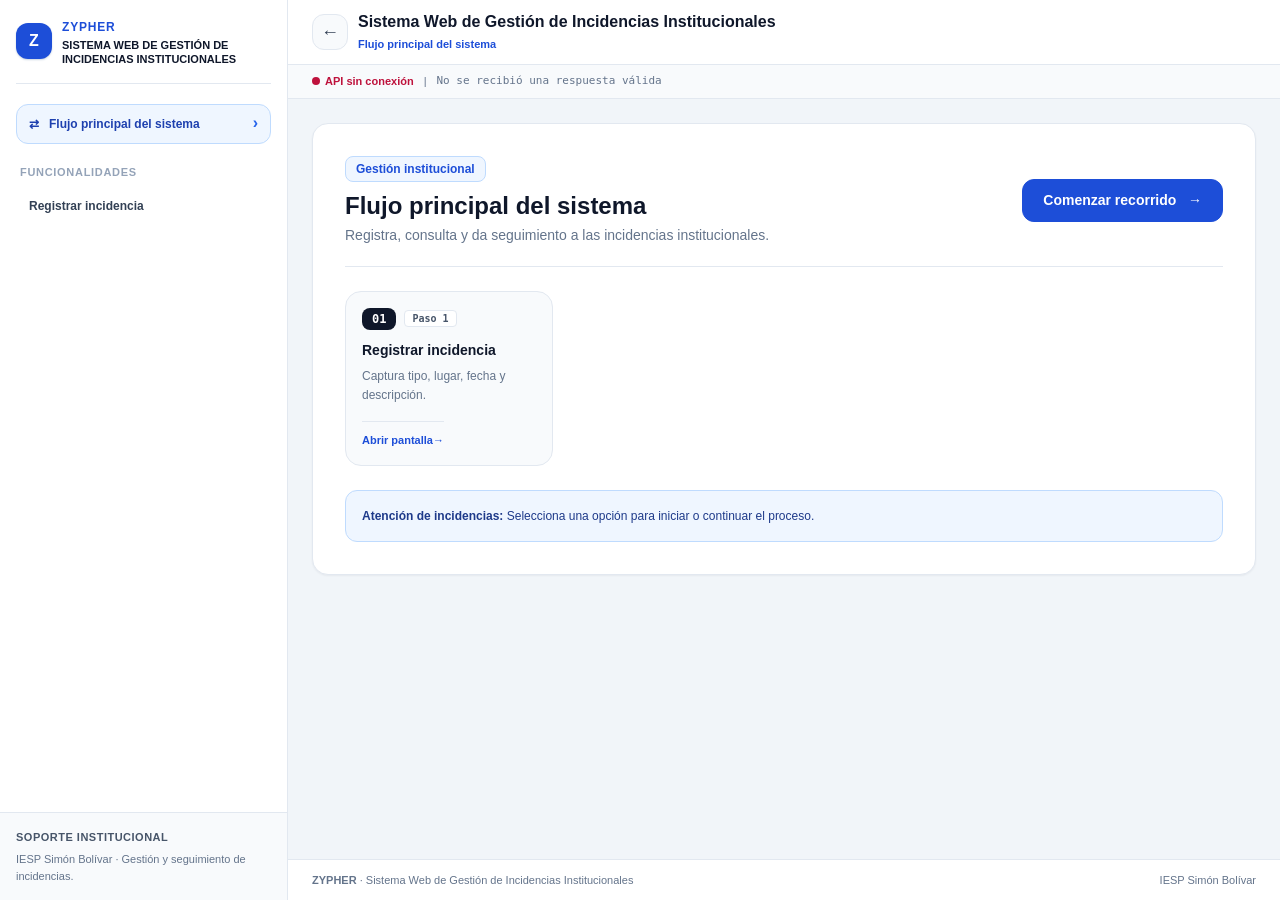
==== index.html @ 2b84e53e "Subida de archivos completos Se sube los archivos en su primera version, mejorando el html solo" ====
<!DOCTYPE html>
<html lang="es">
 <head>
  <meta charset="utf-8"/>
  <meta content="width=device-width, initial-scale=1.0" name="viewport"/>
  <title>
   ZYPHER | Sistema Web de Gestión de Incidencias Institucionales
  </title>
  <link href="estilos.css" rel="stylesheet"/>
  <script defer="" src="app.js">
  </script>
 </head>
 <body>
  <div class="layout">
   <button aria-label="Cerrar menú" class="overlay" id="overlay">
   </button>
   <aside class="sidebar" id="sidebar">
    <div>
     <div class="marca">
      <div class="logo">
       Z
      </div>
      <div>
       <strong>
        ZYPHER
       </strong>
       <p>
        Sistema Web de Gestión de Incidencias Institucionales
       </p>
      </div>
      <button aria-label="Cerrar menú" class="icono movil" id="cerrarMenu">
       ×
      </button>
     </div>
     <nav aria-label="Menú principal">
      <button class="nav inicio activo" data-vista="flujo">
       ⇄   Flujo principal del sistema
      </button>
      <p class="etiqueta-menu">
       FUNCIONALIDADES
      </p>
      <button class="nav" data-vista="registro">
       Registrar incidencia
      </button>
     </nav>
    </div>
    <div class="sidebar-pie">
     <strong>
      Soporte institucional
     </strong>
     <p>
      IESP Simón Bolívar · Gestión y seguimiento de incidencias.
     </p>
    </div>
   </aside>
   <div class="area">
    <header>
     <div class="barra">
      <div class="encabezado">
       <button aria-label="Abrir menú" class="icono movil" id="abrirMenu">
        ☰
       </button>
       <button aria-label="Volver" class="icono" id="atras">
        ←
       </button>
       <div>
        <h1>
         Sistema Web de Gestión de Incidencias Institucionales
        </h1>
        <p class="subtitulo">
         <span id="ruta">
          Flujo principal del sistema
         </span>
        </p>
       </div>
      </div>
     </div>
    </header>
    <div class="barra-api">
     <div class="api-interior">
      <span class="neutro" id="conexion" role="status">
       Comprobando API
      </span>
      <span>
       |
      </span>
      <span id="ultimaApi">
       Esperando respuesta del servidor
      </span>
     </div>
    </div>
    <main>
     <section class="panel" id="flujo">
      <div class="cabecera-panel cabecera-flujo">
       <div>
        <span class="sello">
         Gestión institucional
        </span>
        <h2>
         Flujo principal del sistema
        </h2>
        <p>
         Registra, consulta y da seguimiento a las incidencias institucionales.
        </p>
       </div>
       <button class="boton" data-vista="registro">
        Comenzar recorrido   →
       </button>
      </div>
      <div class="tarjetas">
       <button class="tarjeta" data-vista="registro">
        <div class="tarjeta-cabecera">
         <span class="numero">
          01
         </span>
         <span class="paso">
          Paso 1
         </span>
        </div>
        <h3>
         Registrar incidencia
        </h3>
        <p>
         Captura tipo, lugar, fecha y descripción.
        </p>
        <span class="abrir">
         Abrir pantalla
         <span>
          →
         </span>
        </span>
       </button>
      </div>
      <p class="nota">
       <strong>
        Atención de incidencias:
       </strong>
       Selecciona una opción para iniciar o continuar el proceso.
      </p>
     </section>
     <section class="panel panel-form" hidden="" id="registro">
      <div class="cabecera-panel">
       <h2>
        Registrar incidencia
       </h2>
       <p>
        Complete los datos para registrar una nueva incidencia institucional.
       </p>
      </div>
      <form id="formRegistro">
       <div class="campos">
        <label>
         Tipo de problema
         <span>
          *
         </span>
         <select name="tipo" required="">
          <option value="">
           Seleccione un tipo
          </option>
          <option>
           Equipos
          </option>
          <option>
           Redes y conectividad
          </option>
          <option>
           Software institucional
          </option>
          <option>
           Infraestructura
          </option>
          <option>
           Otros
          </option>
         </select>
        </label>
        <label>
         Fecha
         <span>
          *
         </span>
         <input name="fecha" required="" type="date"/>
        </label>
       </div>
       <label>
        Lugar
        <span>
         *
        </span>
        <input maxlength="100" name="lugar" placeholder="Ej. Laboratorio 2, aula 101" required=""/>
       </label>
       <label>
        Descripción
        <span>
         *
        </span>
        <textarea maxlength="500" name="descripcion" placeholder="Describa el problema con el mayor detalle posible..." required="" rows="4"></textarea>
       </label>
       <div class="acciones">
        <button class="boton secundario" data-vista="flujo" type="button">
         Cancelar
        </button>
        <button class="boton" type="submit">
         Registrar incidencia
        </button>
       </div>
      </form>
      <p class="mensaje" id="mensajeRegistro" role="status">
      </p>
     </section>
     <section class="panel panel-form confirmacion" hidden="" id="confirmacion">
      <div class="check">
       ✓
      </div>
      <h2 id="tituloConfirmacion">
       Incidencia registrada
      </h2>
      <p id="textoConfirmacion">
      </p>
      <div class="acciones">
       <button class="boton secundario" data-vista="flujo">
        Volver al inicio
       </button>
       <button class="boton" data-vista="registro">
        Registrar otra incidencia
       </button>
      </div>
     </section>
    </main>
    <footer>
     <div class="footer-interior">
      <span>
       <strong>
        ZYPHER
       </strong>
       · Sistema Web de Gestión de Incidencias Institucionales
      </span>
      <span>
       IESP Simón Bolívar
      </span>
     </div>
    </footer>
   </div>
  </div>
 </body>
</html>
---- estilos.css ----
* { box-sizing: border-box; }
[hidden] { display: none !important; }
body { margin: 0; background: #f1f5f9; color: #0f172a; font: 14px/1.5 Arial, Helvetica, sans-serif; }
button, input, select, textarea { font: inherit; }
button { cursor: pointer; }
button:disabled { opacity: .55; cursor: not-allowed; }
button, a, input, select, textarea { outline-offset: 3px; }
button:focus-visible, a:focus-visible, input:focus, select:focus, textarea:focus { outline: 2px solid #3b82f6; }
.layout { display: flex; min-height: 100vh; }
.sidebar { width: 288px; flex: 0 0 288px; background: white; border-right: 1px solid #e2e8f0; display: flex; flex-direction: column; justify-content: space-between; padding: 16px; position: sticky; top: 0; height: 100vh; overflow-y: auto; }
.marca { display: flex; align-items: center; gap: 10px; border-bottom: 1px solid #e2e8f0; padding-bottom: 16px; margin-bottom: 20px; }
.logo { width: 36px; height: 36px; flex: 0 0 36px; border-radius: 12px; background: #1d4ed8; color: white; display: grid; place-items: center; font-size: 16px; font-weight: 800; box-shadow: 0 1px 2px #cbd5e1; }
.marca strong { color: #1d4ed8; font-size: 12px; letter-spacing: .8px; }
.marca p { font-size: 11px; line-height: 1.25; text-transform: uppercase; font-weight: 700; margin: 2px 0 0; }
.etiqueta-menu { color: #94a3b8; font-size: 11px; font-weight: 700; letter-spacing: .7px; margin: 20px 4px 7px; }
.nav { display: block; width: 100%; border: 1px solid transparent; background: white; color: #334155; font-size: 12px; font-weight: 600; text-align: left; padding: 9px 12px; border-radius: 12px; margin: 3px 0; }
.nav:hover { background: #f1f5f9; }
.nav.activo { background: #eff6ff; border-color: #bfdbfe; color: #1e40af; }
.nav.inicio { padding: 10px 12px; }
.nav.inicio::after { content: '›'; float: right; color: #2563eb; font-size: 16px; line-height: 1; }
.nav-separador { border-top: 1px solid #f1f5f9; margin: 10px 0; }
.sidebar-pie { border-top: 1px solid #e2e8f0; margin: 18px -16px -16px; padding: 16px; background: #f8fafc; font-size: 11px; color: #64748b; }
.sidebar-pie strong { color: #475569; text-transform: uppercase; letter-spacing: .5px; }
.sidebar-pie p { margin: 6px 0 0; }
.area { flex: 1; min-width: 0; display: flex; flex-direction: column; }
header { background: white; border-bottom: 1px solid #e2e8f0; padding: 12px 24px; position: sticky; top: 0; z-index: 2; }
.barra { max-width: 1152px; margin: auto; display: flex; align-items: center; justify-content: space-between; gap: 12px; flex-wrap: wrap; }
.encabezado { display: flex; align-items: center; gap: 10px; min-width: 0; }
h1 { margin: 0; font-size: 16px; line-height: 1.3; font-weight: 700; }
.subtitulo { margin: 3px 0 0; color: #64748b; font-size: 11px; }
#ruta { color: #1d4ed8; font-weight: 600; }
.icono { width: 36px; height: 36px; flex: 0 0 36px; border: 1px solid #e2e8f0; border-radius: 12px; background: #f8fafc; color: #334155; font-size: 18px; }
.icono:hover { background: #e2e8f0; }
.movil { display: none; }
.busqueda-global { display: flex; align-items: center; gap: 6px; }
.busqueda-global input { width: 208px; margin: 0; font-size: 12px; background: #f8fafc; padding: 8px 12px; }
.busqueda-global button { background: #1e293b; padding: 8px 14px; font-size: 12px; }
.barra-api { background: #f8fafc; border-bottom: 1px solid #e2e8f0; padding: 8px 24px; color: #64748b; font-size: 11px; }
.api-interior { max-width: 1152px; margin: auto; display: flex; align-items: center; gap: 10px; flex-wrap: wrap; }
#conexion { font-weight: 700; }
#conexion::before { content: ''; display: inline-block; width: 8px; height: 8px; border-radius: 50%; background: currentColor; margin-right: 5px; }
#ultimaApi { font-family: monospace; overflow-wrap: anywhere; }
main { flex: 1; width: 100%; max-width: 1152px; margin: 0 auto; padding: 24px; }
.panel { background: white; border: 1px solid #e2e8f0; border-radius: 16px; padding: 32px; box-shadow: 0 1px 2px #0f172a0d; }
.panel-form { max-width: 768px; margin: 0 auto; }
.cabecera-panel { border-bottom: 1px solid #e2e8f0; padding-bottom: 16px; margin-bottom: 24px; }
.cabecera-flujo { display: flex; justify-content: space-between; align-items: center; gap: 16px; padding-bottom: 20px; }
.sello { display: inline-block; border: 1px solid #bfdbfe; background: #eff6ff; color: #1d4ed8; padding: 3px 10px; border-radius: 8px; font-size: 12px; font-weight: 600; margin-bottom: 8px; }
h2 { margin: 0; font-size: 20px; line-height: 1.3; }
#flujo h2 { font-size: 24px; }
h3 { margin: 0 0 6px; font-size: 14px; }
.cabecera-panel p { margin: 4px 0 0; color: #64748b; font-size: 14px; }
.tarjetas { display: grid; grid-template-columns: repeat(4, minmax(0, 1fr)); gap: 16px; }
.tarjeta { background: #f8fafc; border: 1px solid #e2e8f0; border-radius: 16px; padding: 16px; color: #0f172a; text-align: left; display: flex; flex-direction: column; min-height: 168px; }
.tarjeta:hover { background: white; border-color: #60a5fa; box-shadow: 0 4px 9px #0f172a12; }
.tarjeta:hover h3 { color: #1d4ed8; }
.tarjeta-cabecera { display: flex; justify-content: space-between; align-items: center; gap: 8px; margin-bottom: 10px; }
.numero { background: #0f172a; color: white; font: bold 12px monospace; padding: 4px 10px; border-radius: 8px; }
.tarjeta:hover .numero { background: #1d4ed8; }
.paso { border: 1px solid #e2e8f0; background: white; border-radius: 4px; padding: 2px 7px; color: #475569; font: bold 10px monospace; }
.tarjeta p { color: #64748b; font-size: 12px; margin: 0 0 16px; line-height: 1.6; }
.abrir { display: flex; justify-content: space-between; margin-top: auto; padding-top: 10px; border-top: 1px solid #e2e8f0; color: #1d4ed8; font-size: 11px; font-weight: 700; }
.nota { margin: 24px 0 0; padding: 16px; border: 1px solid #bfdbfe; background: #eff6ff; color: #1e3a8a; border-radius: 12px; font-size: 12px; }
label { display: block; font-size: 12px; color: #334155; font-weight: 600; margin-bottom: 16px; }
label span { color: #e11d48; }
input, select, textarea { display: block; width: 100%; border: 1px solid #cbd5e1; border-radius: 12px; padding: 10px 12px; color: #0f172a; background: white; margin-top: 6px; font-size: 14px; }
textarea { resize: vertical; }
.campos { display: grid; grid-template-columns: 1fr 1fr; gap: 16px; }
.boton { border: 1px solid #1d4ed8; border-radius: 12px; background: #1d4ed8; color: white; padding: 10px 20px; font-size: 14px; font-weight: 600; }
.boton:hover { background: #2563eb; }
.secundario { border-color: #cbd5e1; color: #334155; background: white; }
.secundario:hover { background: #f1f5f9; }
.acciones { display: flex; justify-content: flex-end; align-items: center; gap: 8px; flex-wrap: wrap; margin-top: 8px; }
.mensaje { margin: 12px 0 0; font-size: 13px; overflow-wrap: anywhere; }
.mensaje:empty { display: none; }
.correcto { color: #047857; }
.error { color: #be123c; }
.neutro { color: #64748b; }
.confirmacion { text-align: center; padding: 32px; }
.confirmacion .acciones { justify-content: center; }
.check { background: #dcfce7; color: #15803d; width: 52px; height: 52px; border-radius: 50%; font-size: 27px; display: grid; place-items: center; margin: 0 auto 15px; }
.tabla-contenedor { overflow-x: auto; }
table { width: 100%; border-collapse: collapse; font-size: 12px; }
th, td { padding: 12px; text-align: left; border-bottom: 1px solid #e2e8f0; overflow-wrap: anywhere; }
th { color: #475569; background: #f8fafc; white-space: nowrap; }
td:first-child { color: #1d4ed8; font-weight: 600; white-space: nowrap; }
.boton-tabla { font-size: 12px; padding: 7px 10px; white-space: nowrap; }
.estado { display: inline-block; font-weight: 600; font-size: 11px; border-radius: 20px; padding: 3px 8px; white-space: nowrap; background: #e2e8f0; color: #334155; }
.pendiente { background: #fef3c7; color: #92400e; }
.atencion { background: #dbeafe; color: #1d4ed8; }
.resuelta { background: #dcfce7; color: #166534; }
.filtros { display: grid; grid-template-columns: 2fr 1fr auto auto; gap: 10px; align-items: end; margin-bottom: 14px; }
.filtros label { margin: 0; }
.detalle-datos { display: grid; grid-template-columns: 130px 1fr; gap: 10px; padding: 16px; background: #f8fafc; border: 1px solid #e2e8f0; border-radius: 12px; margin: 0 0 20px; font-size: 13px; }
dt { font-weight: 600; color: #475569; } dd { margin: 0; overflow-wrap: anywhere; white-space: pre-wrap; }
.operacion { border-top: 1px solid #e2e8f0; padding-top: 18px; margin-top: 18px; }
footer { background: white; border-top: 1px solid #e2e8f0; padding: 12px 24px; color: #64748b; font-size: 11px; }
.footer-interior { max-width: 1152px; margin: auto; display: flex; justify-content: space-between; gap: 12px; flex-wrap: wrap; }
.overlay { display: none; }
@media (max-width: 1023px) { .tarjetas { grid-template-columns: repeat(2, minmax(0, 1fr)); } }
@media (max-width: 1023px) { .sidebar { position: fixed; left: 0; top: 0; z-index: 5; transform: translateX(-100%); transition: transform .25s; } .sidebar.abierta { transform: translateX(0); } .movil { display: inline-block; } .overlay.activa { display: block; position: fixed; inset: 0; background: #0f172a80; z-index: 4; border: 0; } }
@media (max-width: 600px) { header, .barra-api, footer { padding: 12px 16px; } main { padding: 16px; } .panel { padding: 20px; } .cabecera-flujo { flex-direction: column; align-items: stretch; } .tarjetas, .campos, .filtros { grid-template-columns: 1fr; } .busqueda-global { width: 100%; } .busqueda-global input { width: 100%; min-width: 0; } h1 { font-size: 14px; } .detalle-datos { grid-template-columns: 95px 1fr; } table { min-width: 620px; } }
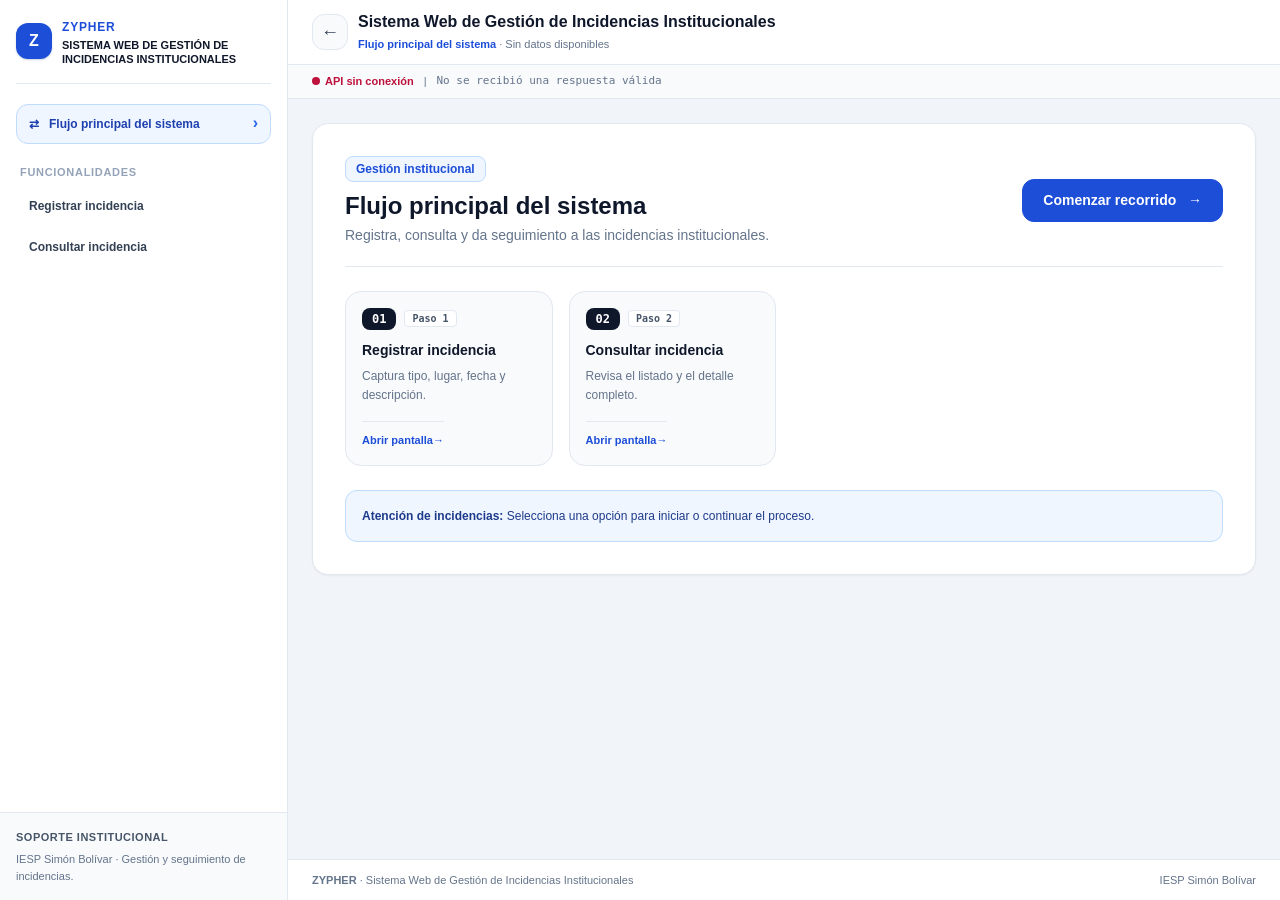
==== commit c546b924: "Registro y consultas Se actualiza con funciones de registros y consultas" ====
--- a/index.html
+++ b/index.html
@@ -42,6 +42,9 @@
       <button class="nav" data-vista="registro">
        Registrar incidencia
       </button>
+      <button class="nav" data-vista="consulta">
+       Consultar incidencia
+      </button>
      </nav>
     </div>
     <div class="sidebar-pie">
@@ -71,6 +74,12 @@
          <span id="ruta">
           Flujo principal del sistema
          </span>
+         <span>
+          ·
+         </span>
+         <span id="contador">
+          Consultando incidencias…
+         </span>
         </p>
        </div>
       </div>
@@ -122,6 +131,28 @@
         </h3>
         <p>
          Captura tipo, lugar, fecha y descripción.
+        </p>
+        <span class="abrir">
+         Abrir pantalla
+         <span>
+          →
+         </span>
+        </span>
+       </button>
+       <button class="tarjeta" data-vista="consulta">
+        <div class="tarjeta-cabecera">
+         <span class="numero">
+          02
+         </span>
+         <span class="paso">
+          Paso 2
+         </span>
+        </div>
+        <h3>
+         Consultar incidencia
+        </h3>
+        <p>
+         Revisa el listado y el detalle completo.
         </p>
         <span class="abrir">
          Abrir pantalla
@@ -222,8 +253,102 @@
        <button class="boton secundario" data-vista="flujo">
         Volver al inicio
        </button>
-       <button class="boton" data-vista="registro">
-        Registrar otra incidencia
+       <button class="boton" data-vista="consulta">
+        Consultar incidencia
+       </button>
+      </div>
+     </section>
+     <section class="panel" hidden="" id="consulta">
+      <div class="cabecera-panel cabecera-flujo">
+       <div>
+        <h2 id="tituloLista">
+         Consultar incidencia
+        </h2>
+        <p id="descripcionLista">
+         Revisa el listado y selecciona una incidencia.
+        </p>
+       </div>
+       <button class="boton secundario" id="recargar">
+        Actualizar lista
+       </button>
+      </div>
+      <p class="mensaje" id="mensajeLista" role="status">
+      </p>
+      <div class="tabla-contenedor">
+       <table>
+        <thead>
+         <tr>
+          <th>
+           Código
+          </th>
+          <th>
+           Tipo
+          </th>
+          <th>
+           Lugar
+          </th>
+          <th>
+           Estado
+          </th>
+          <th>
+           Responsable
+          </th>
+          <th>
+           Acción
+          </th>
+         </tr>
+        </thead>
+        <tbody id="filas">
+        </tbody>
+       </table>
+      </div>
+     </section>
+     <section class="panel panel-form" hidden="" id="detalle">
+      <div class="cabecera-panel">
+       <h2 id="tituloDetalle">
+        Detalle de incidencia
+       </h2>
+       <p id="descripcionDetalle">
+        Información registrada.
+       </p>
+      </div>
+      <dl class="detalle-datos">
+       <dt>
+        Tipo
+       </dt>
+       <dd id="detalleTipo">
+       </dd>
+       <dt>
+        Lugar
+       </dt>
+       <dd id="detalleLugar">
+       </dd>
+       <dt>
+        Fecha
+       </dt>
+       <dd id="detalleFecha">
+       </dd>
+       <dt>
+        Descripción
+       </dt>
+       <dd id="detalleDescripcion">
+       </dd>
+       <dt>
+        Estado
+       </dt>
+       <dd id="detalleEstado">
+       </dd>
+       <dt>
+        Responsable
+       </dt>
+       <dd id="detalleResponsable">
+       </dd>
+      </dl>
+      <p class="mensaje" id="mensajeDetalle" role="status">
+      </p>
+      <div class="acciones">
+       <button class="boton secundario" id="volverLista">
+        Volver al listado
        </button>
       </div>
      </section>
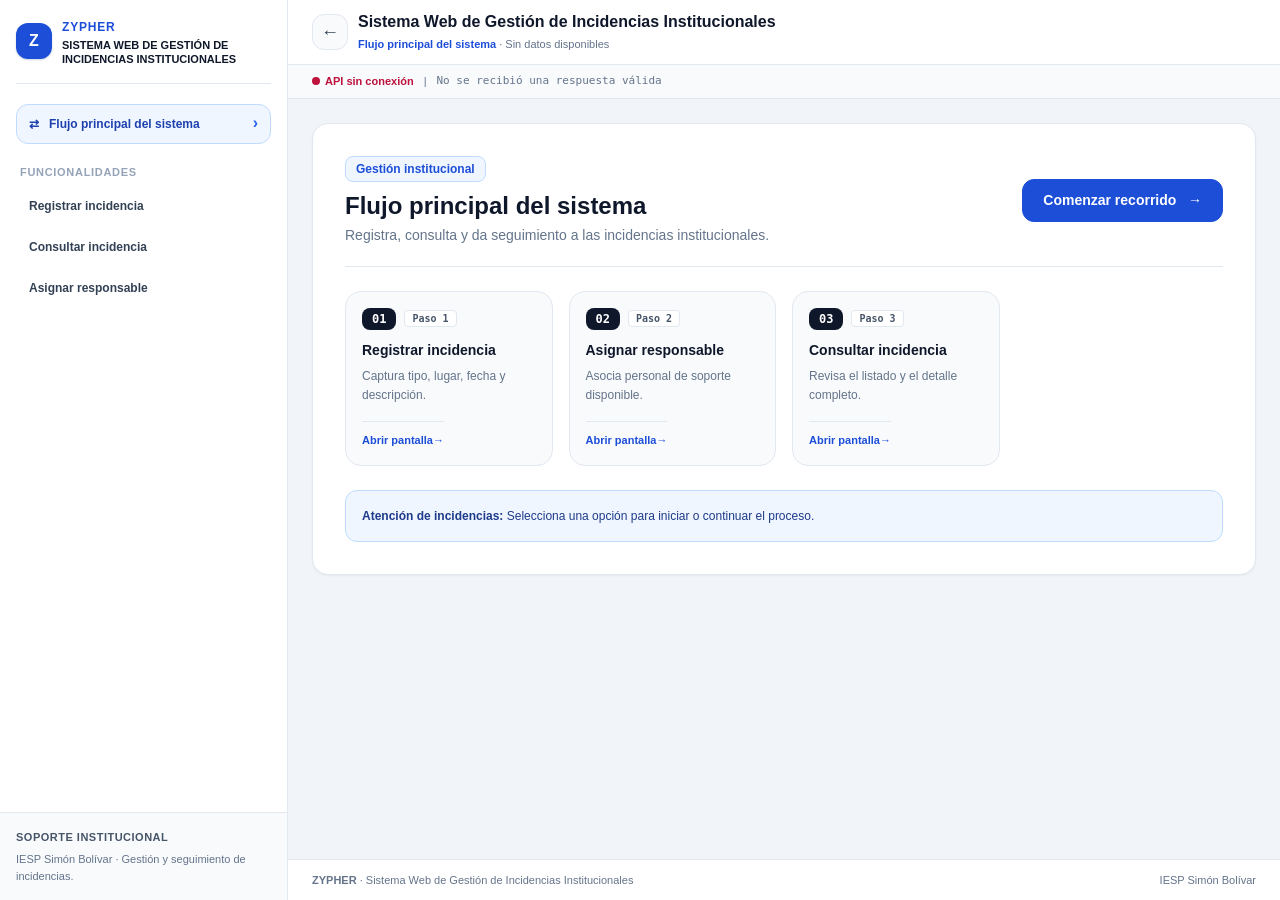
==== commit 18aebf76: "Asignaciones Se agrego las asignaciones" ====
--- a/index.html
+++ b/index.html
@@ -45,6 +45,9 @@
       <button class="nav" data-vista="consulta">
        Consultar incidencia
       </button>
+      <button class="nav" data-vista="asignar">
+       Asignar responsable
+      </button>
      </nav>
     </div>
     <div class="sidebar-pie">
@@ -139,13 +142,35 @@
          </span>
         </span>
        </button>
+       <button class="tarjeta" data-vista="asignar">
+        <div class="tarjeta-cabecera">
+         <span class="numero">
+          02
+         </span>
+         <span class="paso">
+          Paso 2
+         </span>
+        </div>
+        <h3>
+         Asignar responsable
+        </h3>
+        <p>
+         Asocia personal de soporte disponible.
+        </p>
+        <span class="abrir">
+         Abrir pantalla
+         <span>
+          →
+         </span>
+        </span>
+       </button>
        <button class="tarjeta" data-vista="consulta">
         <div class="tarjeta-cabecera">
          <span class="numero">
-          02
+          03
          </span>
          <span class="paso">
-          Paso 2
+          Paso 3
          </span>
         </div>
         <h3>
@@ -344,6 +369,24 @@
        <dd id="detalleResponsable">
        </dd>
       </dl>
+      <form class="operacion" hidden="" id="formAsignar">
+       <h3>
+        Asignar responsable
+       </h3>
+       <label>
+        Personal de soporte
+        <select id="responsable" required="">
+         <option value="">
+          Seleccione un responsable
+         </option>
+        </select>
+       </label>
+       <div class="acciones">
+        <button class="boton" type="submit">
+         Guardar asignación
+        </button>
+       </div>
+      </form>
       <p class="mensaje" id="mensajeDetalle" role="status">
       </p>
       <div class="acciones">
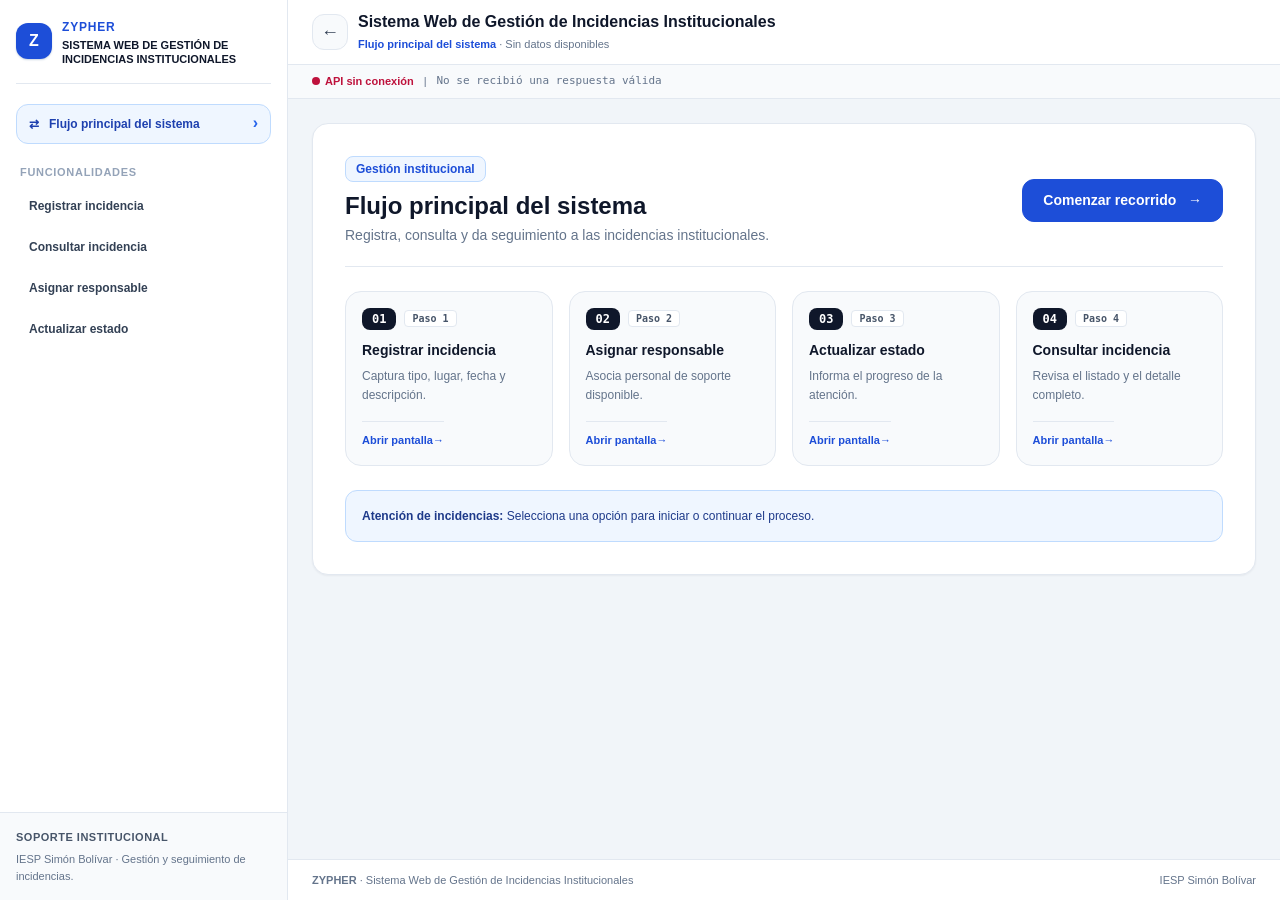
==== commit 065ae371: "Estados" ====
--- a/index.html
+++ b/index.html
@@ -48,6 +48,9 @@
       <button class="nav" data-vista="asignar">
        Asignar responsable
       </button>
+      <button class="nav" data-vista="estado">
+       Actualizar estado
+      </button>
      </nav>
     </div>
     <div class="sidebar-pie">
@@ -164,13 +167,35 @@
          </span>
         </span>
        </button>
+       <button class="tarjeta" data-vista="estado">
+        <div class="tarjeta-cabecera">
+         <span class="numero">
+          03
+         </span>
+         <span class="paso">
+          Paso 3
+         </span>
+        </div>
+        <h3>
+         Actualizar estado
+        </h3>
+        <p>
+         Informa el progreso de la atención.
+        </p>
+        <span class="abrir">
+         Abrir pantalla
+         <span>
+          →
+         </span>
+        </span>
+       </button>
        <button class="tarjeta" data-vista="consulta">
         <div class="tarjeta-cabecera">
          <span class="numero">
-          03
+          04
          </span>
          <span class="paso">
-          Paso 3
+          Paso 4
          </span>
         </div>
         <h3>
@@ -384,6 +409,30 @@
        <div class="acciones">
         <button class="boton" type="submit">
          Guardar asignación
+        </button>
+       </div>
+      </form>
+      <form class="operacion" hidden="" id="formEstado">
+       <h3>
+        Actualizar estado
+       </h3>
+       <label>
+        Nuevo estado
+        <select id="estado" required="">
+         <option>
+          Pendiente
+         </option>
+         <option>
+          En atención
+         </option>
+         <option>
+          Resuelta
+         </option>
+        </select>
+       </label>
+       <div class="acciones">
+        <button class="boton" type="submit">
+         Guardar estado
         </button>
        </div>
       </form>
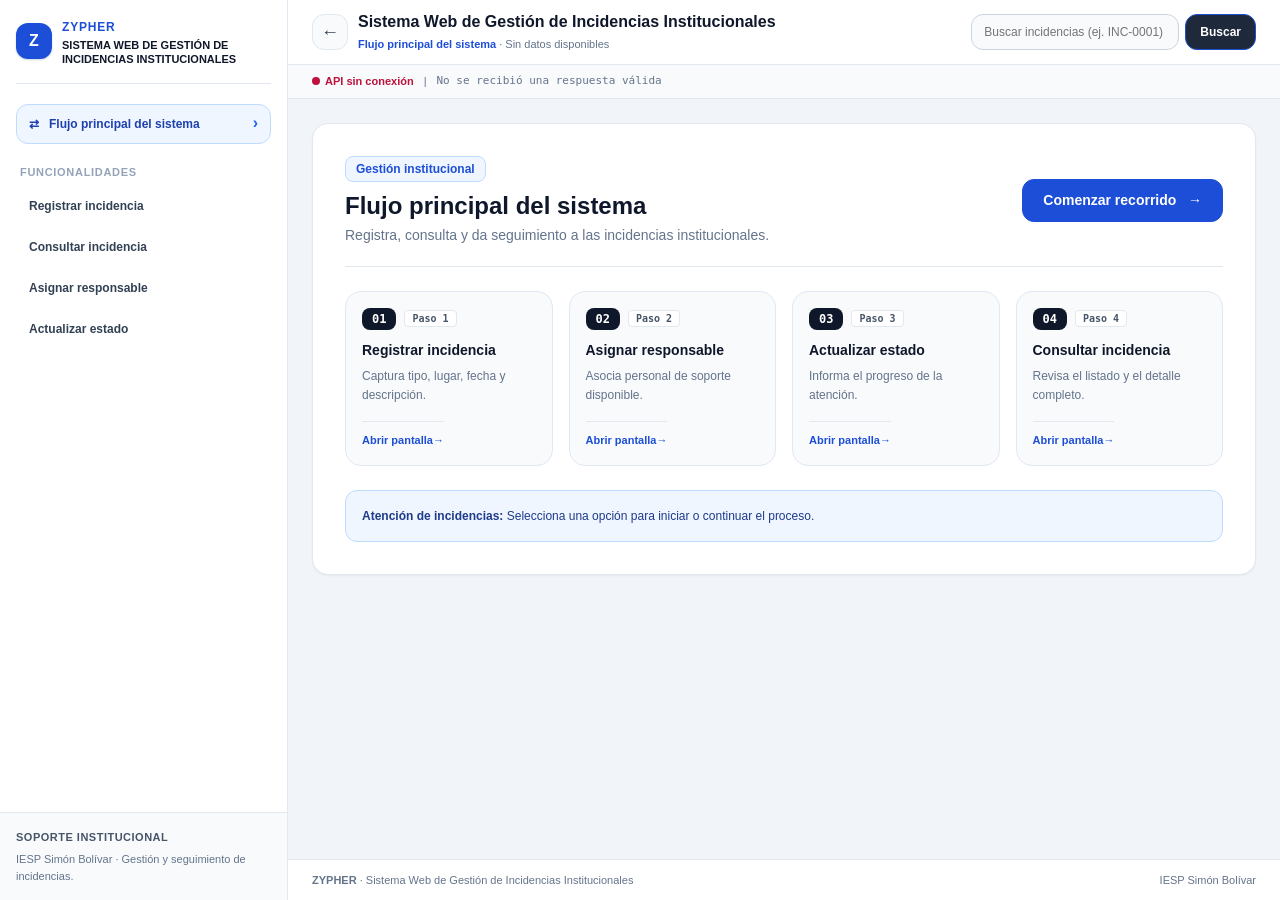
==== commit a9446cfb: "Add files via upload" ====
--- a/index.html
+++ b/index.html
@@ -89,6 +89,12 @@
         </p>
        </div>
       </div>
+      <form class="busqueda-global" id="busquedaGlobal">
+       <input aria-label="Buscar incidencias" id="buscarGlobal" placeholder="Buscar incidencias (ej. INC-0001)"/>
+       <button class="boton" type="submit">
+        Buscar
+       </button>
+      </form>
      </div>
     </header>
     <div class="barra-api">
@@ -322,6 +328,38 @@
         Actualizar lista
        </button>
       </div>
+      <form class="filtros" id="formBuscar">
+       <label>
+        Buscar
+        <input id="buscar" maxlength="100" placeholder="Código, tipo, lugar o descripción"/>
+       </label>
+       <label>
+        Estado
+        <select id="filtroEstado">
+         <option value="">
+          Todos
+         </option>
+         <option>
+          Pendiente
+         </option>
+         <option>
+          En atención
+         </option>
+         <option>
+          Resuelta
+         </option>
+         <option>
+          Cerrada
+         </option>
+        </select>
+       </label>
+       <button class="boton" type="submit">
+        Buscar
+       </button>
+       <button class="boton secundario" id="limpiar" type="button">
+        Limpiar
+       </button>
+      </form>
       <p class="mensaje" id="mensajeLista" role="status">
       </p>
       <div class="tabla-contenedor">
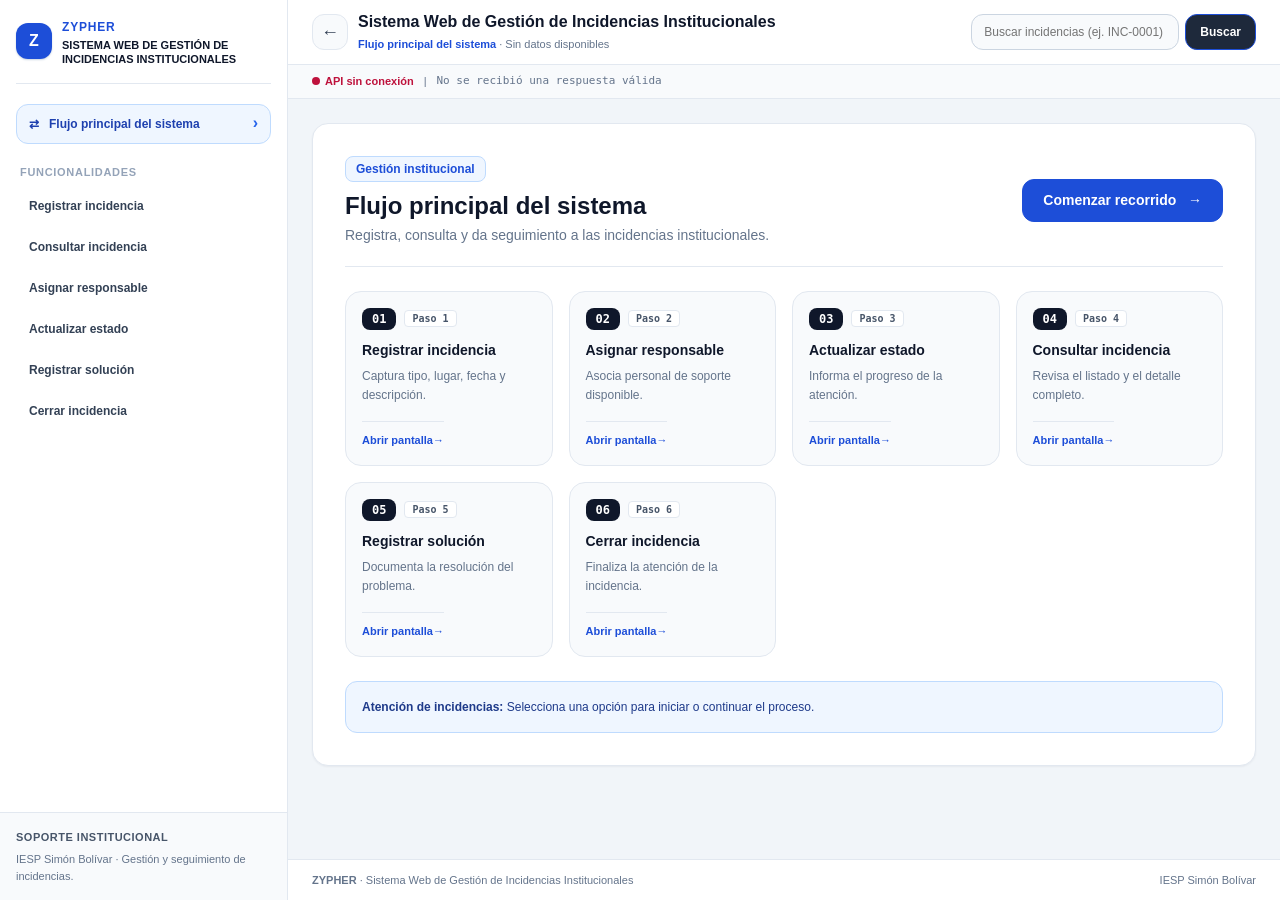
==== commit 6656941b: "Actualizacion de resolución" ====
--- a/index.html
+++ b/index.html
@@ -51,6 +51,12 @@
       <button class="nav" data-vista="estado">
        Actualizar estado
       </button>
+      <button class="nav" data-vista="solucion">
+       Registrar solución
+      </button>
+      <button class="nav" data-vista="cerrar">
+       Cerrar incidencia
+      </button>
      </nav>
     </div>
     <div class="sidebar-pie">
@@ -209,6 +215,50 @@
         </h3>
         <p>
          Revisa el listado y el detalle completo.
+        </p>
+        <span class="abrir">
+         Abrir pantalla
+         <span>
+          →
+         </span>
+        </span>
+       </button>
+       <button class="tarjeta" data-vista="solucion">
+        <div class="tarjeta-cabecera">
+         <span class="numero">
+          05
+         </span>
+         <span class="paso">
+          Paso 5
+         </span>
+        </div>
+        <h3>
+         Registrar solución
+        </h3>
+        <p>
+         Documenta la resolución del problema.
+        </p>
+        <span class="abrir">
+         Abrir pantalla
+         <span>
+          →
+         </span>
+        </span>
+       </button>
+       <button class="tarjeta" data-vista="cerrar">
+        <div class="tarjeta-cabecera">
+         <span class="numero">
+          06
+         </span>
+         <span class="paso">
+          Paso 6
+         </span>
+        </div>
+        <h3>
+         Cerrar incidencia
+        </h3>
+        <p>
+         Finaliza la atención de la incidencia.
         </p>
         <span class="abrir">
          Abrir pantalla
@@ -431,6 +481,11 @@
        </dt>
        <dd id="detalleResponsable">
        </dd>
+       <dt>
+        Solución
+       </dt>
+       <dd id="detalleSolucion">
+       </dd>
       </dl>
       <form class="operacion" hidden="" id="formAsignar">
        <h3>
@@ -463,14 +518,38 @@
          <option>
           En atención
          </option>
-         <option>
-          Resuelta
-         </option>
         </select>
        </label>
        <div class="acciones">
         <button class="boton" type="submit">
          Guardar estado
+        </button>
+       </div>
+      </form>
+      <form class="operacion" hidden="" id="formSolucion">
+       <h3>
+        Registrar solución
+       </h3>
+       <label>
+        Solución aplicada
+        <textarea id="solucion" maxlength="500" required="" rows="4"></textarea>
+       </label>
+       <div class="acciones">
+        <button class="boton" type="submit">
+         Registrar solución
+        </button>
+       </div>
+      </form>
+      <form class="operacion" hidden="" id="formCerrar">
+       <h3>
+        Cerrar incidencia
+       </h3>
+       <p>
+        Para cerrar la incidencia, primero debe tener una solución registrada.
+       </p>
+       <div class="acciones">
+        <button class="boton" type="submit">
+         Cerrar incidencia
         </button>
        </div>
       </form>
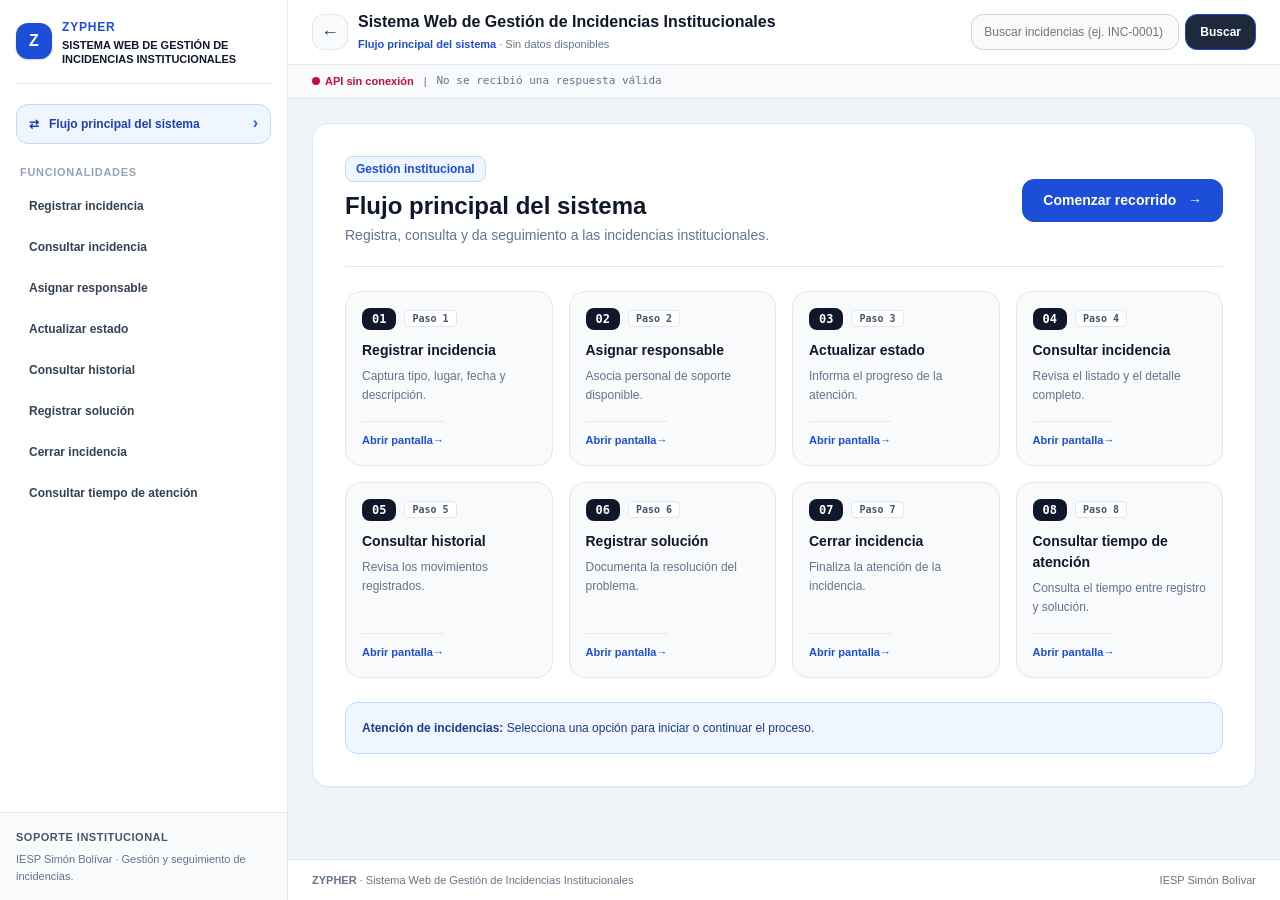
==== commit d132f8db: "Add files via upload" ====
--- a/index.html
+++ b/index.html
@@ -51,11 +51,17 @@
       <button class="nav" data-vista="estado">
        Actualizar estado
       </button>
+      <button class="nav" data-vista="historial">
+       Consultar historial
+      </button>
       <button class="nav" data-vista="solucion">
        Registrar solución
       </button>
       <button class="nav" data-vista="cerrar">
        Cerrar incidencia
+      </button>
+      <button class="nav" data-vista="tiempo">
+       Consultar tiempo de atención
       </button>
      </nav>
     </div>
@@ -223,13 +229,35 @@
          </span>
         </span>
        </button>
+       <button class="tarjeta" data-vista="historial">
+        <div class="tarjeta-cabecera">
+         <span class="numero">
+          05
+         </span>
+         <span class="paso">
+          Paso 5
+         </span>
+        </div>
+        <h3>
+         Consultar historial
+        </h3>
+        <p>
+         Revisa los movimientos registrados.
+        </p>
+        <span class="abrir">
+         Abrir pantalla
+         <span>
+          →
+         </span>
+        </span>
+       </button>
        <button class="tarjeta" data-vista="solucion">
         <div class="tarjeta-cabecera">
          <span class="numero">
-          05
-         </span>
-         <span class="paso">
-          Paso 5
+          06
+         </span>
+         <span class="paso">
+          Paso 6
          </span>
         </div>
         <h3>
@@ -248,10 +276,10 @@
        <button class="tarjeta" data-vista="cerrar">
         <div class="tarjeta-cabecera">
          <span class="numero">
-          06
-         </span>
-         <span class="paso">
-          Paso 6
+          07
+         </span>
+         <span class="paso">
+          Paso 7
          </span>
         </div>
         <h3>
@@ -259,6 +287,28 @@
         </h3>
         <p>
          Finaliza la atención de la incidencia.
+        </p>
+        <span class="abrir">
+         Abrir pantalla
+         <span>
+          →
+         </span>
+        </span>
+       </button>
+       <button class="tarjeta" data-vista="tiempo">
+        <div class="tarjeta-cabecera">
+         <span class="numero">
+          08
+         </span>
+         <span class="paso">
+          Paso 8
+         </span>
+        </div>
+        <h3>
+         Consultar tiempo de atención
+        </h3>
+        <p>
+         Consulta el tiempo entre registro y solución.
         </p>
         <span class="abrir">
          Abrir pantalla
@@ -553,6 +603,37 @@
         </button>
        </div>
       </form>
+      <div class="operacion" hidden="" id="panelHistorial">
+       <h3>
+        Historial de movimientos
+       </h3>
+       <div class="tabla-contenedor">
+        <table>
+         <thead>
+          <tr>
+           <th>
+            Fecha
+           </th>
+           <th>
+            Acción
+           </th>
+           <th>
+            Detalle
+           </th>
+          </tr>
+         </thead>
+         <tbody id="filasHistorial">
+         </tbody>
+        </table>
+       </div>
+      </div>
+      <div class="operacion" hidden="" id="panelTiempo">
+       <h3>
+        Tiempo de atención
+       </h3>
+       <p id="tiempoResultado">
+       </p>
+      </div>
       <p class="mensaje" id="mensajeDetalle" role="status">
       </p>
       <div class="acciones">
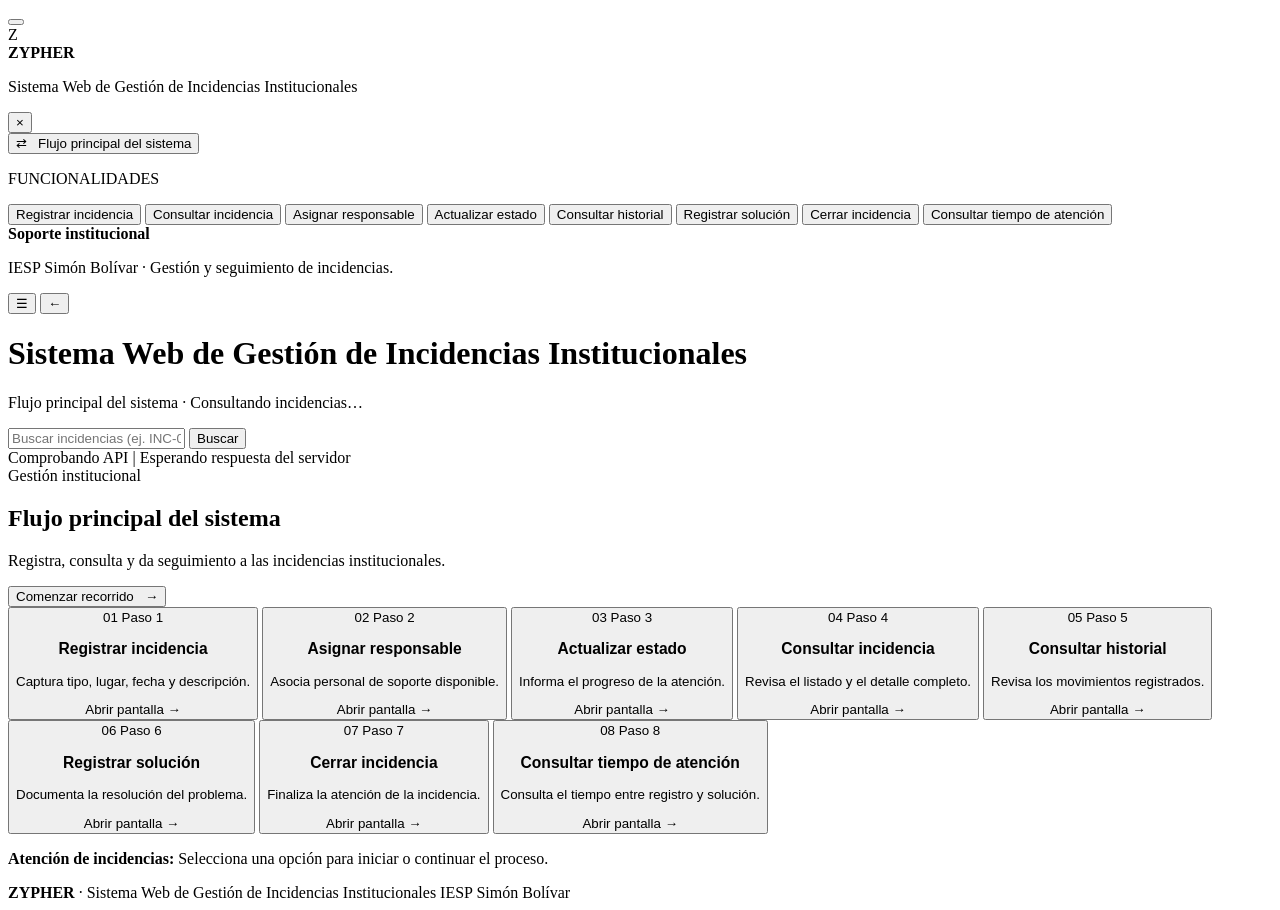
==== commit 83f32f25: "Add files via upload" ====
--- a/index.html
+++ b/index.html
@@ -1,662 +1,534 @@
 <!DOCTYPE html>
+
 <html lang="es">
- <head>
-  <meta charset="utf-8"/>
-  <meta content="width=device-width, initial-scale=1.0" name="viewport"/>
-  <title>
+<head>
+<meta charset="utf-8"/>
+<meta content="width=device-width, initial-scale=1.0" name="viewport"/>
+<title>
    ZYPHER | Sistema Web de Gestión de Incidencias Institucionales
   </title>
-  <link href="estilos.css" rel="stylesheet"/>
-  <script defer="" src="app.js">
-  </script>
- </head>
- <body>
-  <div class="layout">
-   <button aria-label="Cerrar menú" class="overlay" id="overlay">
-   </button>
-   <aside class="sidebar" id="sidebar">
-    <div>
-     <div class="marca">
-      <div class="logo">
+<link href="css/estilos.css" rel="stylesheet"/>
+<script defer="" src="js/app.js">
+</script>
+</head>
+<body>
+<div class="layout">
+<button aria-label="Cerrar menú" class="overlay" id="overlay">
+</button>
+<aside class="sidebar" id="sidebar">
+<div>
+<div class="marca">
+<div class="logo">
        Z
       </div>
-      <div>
-       <strong>
+<div>
+<strong>
         ZYPHER
        </strong>
-       <p>
+<p>
         Sistema Web de Gestión de Incidencias Institucionales
        </p>
-      </div>
-      <button aria-label="Cerrar menú" class="icono movil" id="cerrarMenu">
+</div>
+<button aria-label="Cerrar menú" class="icono movil" id="cerrarMenu">
        ×
       </button>
-     </div>
-     <nav aria-label="Menú principal">
-      <button class="nav inicio activo" data-vista="flujo">
+</div>
+<nav aria-label="Menú principal">
+<button class="nav inicio activo" data-vista="flujo">
        ⇄   Flujo principal del sistema
       </button>
-      <p class="etiqueta-menu">
+<p class="etiqueta-menu">
        FUNCIONALIDADES
       </p>
-      <button class="nav" data-vista="registro">
+<button class="nav" data-vista="registro">
        Registrar incidencia
       </button>
-      <button class="nav" data-vista="consulta">
+<button class="nav" data-vista="consulta">
        Consultar incidencia
       </button>
-      <button class="nav" data-vista="asignar">
+<button class="nav" data-vista="asignar">
        Asignar responsable
       </button>
-      <button class="nav" data-vista="estado">
+<button class="nav" data-vista="estado">
        Actualizar estado
       </button>
-      <button class="nav" data-vista="historial">
+<button class="nav" data-vista="historial">
        Consultar historial
       </button>
-      <button class="nav" data-vista="solucion">
+<button class="nav" data-vista="solucion">
        Registrar solución
       </button>
-      <button class="nav" data-vista="cerrar">
+<button class="nav" data-vista="cerrar">
        Cerrar incidencia
       </button>
-      <button class="nav" data-vista="tiempo">
+<button class="nav" data-vista="tiempo">
        Consultar tiempo de atención
       </button>
-     </nav>
-    </div>
-    <div class="sidebar-pie">
-     <strong>
+</nav>
+</div>
+<div class="sidebar-pie">
+<strong>
       Soporte institucional
      </strong>
-     <p>
+<p>
       IESP Simón Bolívar · Gestión y seguimiento de incidencias.
      </p>
-    </div>
-   </aside>
-   <div class="area">
-    <header>
-     <div class="barra">
-      <div class="encabezado">
-       <button aria-label="Abrir menú" class="icono movil" id="abrirMenu">
+</div>
+</aside>
+<div class="area">
+<header>
+<div class="barra">
+<div class="encabezado">
+<button aria-label="Abrir menú" class="icono movil" id="abrirMenu">
         ☰
        </button>
-       <button aria-label="Volver" class="icono" id="atras">
+<button aria-label="Volver" class="icono" id="atras">
         ←
        </button>
-       <div>
-        <h1>
+<div>
+<h1>
          Sistema Web de Gestión de Incidencias Institucionales
         </h1>
-        <p class="subtitulo">
-         <span id="ruta">
+<p class="subtitulo">
+<span id="ruta">
           Flujo principal del sistema
          </span>
-         <span>
+<span>
           ·
          </span>
-         <span id="contador">
+<span id="contador">
           Consultando incidencias…
          </span>
-        </p>
-       </div>
-      </div>
-      <form class="busqueda-global" id="busquedaGlobal">
-       <input aria-label="Buscar incidencias" id="buscarGlobal" placeholder="Buscar incidencias (ej. INC-0001)"/>
-       <button class="boton" type="submit">
+</p>
+</div>
+</div>
+<form class="busqueda-global" id="busquedaGlobal">
+<input aria-label="Buscar incidencias" id="buscarGlobal" placeholder="Buscar incidencias (ej. INC-0001)"/>
+<button class="boton" type="submit">
         Buscar
        </button>
-      </form>
-     </div>
-    </header>
-    <div class="barra-api">
-     <div class="api-interior">
-      <span class="neutro" id="conexion" role="status">
+</form>
+</div>
+</header>
+<div class="barra-api">
+<div class="api-interior">
+<span class="neutro" id="conexion" role="status">
        Comprobando API
       </span>
-      <span>
+<span>
        |
       </span>
-      <span id="ultimaApi">
+<span id="ultimaApi">
        Esperando respuesta del servidor
       </span>
-     </div>
-    </div>
-    <main>
-     <section class="panel" id="flujo">
-      <div class="cabecera-panel cabecera-flujo">
-       <div>
-        <span class="sello">
+</div>
+</div>
+<main>
+<section class="panel" id="flujo">
+<div class="cabecera-panel cabecera-flujo">
+<div>
+<span class="sello">
          Gestión institucional
         </span>
-        <h2>
+<h2>
          Flujo principal del sistema
         </h2>
-        <p>
+<p>
          Registra, consulta y da seguimiento a las incidencias institucionales.
         </p>
-       </div>
-       <button class="boton" data-vista="registro">
+</div>
+<button class="boton" data-vista="registro">
         Comenzar recorrido   →
        </button>
-      </div>
-      <div class="tarjetas">
-       <button class="tarjeta" data-vista="registro">
-        <div class="tarjeta-cabecera">
-         <span class="numero">
-          01
-         </span>
-         <span class="paso">
-          Paso 1
-         </span>
-        </div>
-        <h3>
+</div>
+<div class="tarjetas">
+<button class="tarjeta" data-vista="registro">
+<div class="tarjeta-cabecera">
+<span class="numero">01</span>
+<span class="paso">Paso 1</span>
+</div>
+<h3>
          Registrar incidencia
         </h3>
-        <p>
+<p>
          Captura tipo, lugar, fecha y descripción.
         </p>
-        <span class="abrir">
-         Abrir pantalla
-         <span>
-          →
-         </span>
-        </span>
-       </button>
-       <button class="tarjeta" data-vista="asignar">
-        <div class="tarjeta-cabecera">
-         <span class="numero">
-          02
-         </span>
-         <span class="paso">
-          Paso 2
-         </span>
-        </div>
-        <h3>
+<span class="abrir">
+         Abrir pantalla
+         <span>
+          →
+         </span>
+</span>
+</button>
+<button class="tarjeta" data-vista="asignar">
+<div class="tarjeta-cabecera">
+<span class="numero">02</span>
+<span class="paso">Paso 2</span>
+</div>
+<h3>
          Asignar responsable
         </h3>
-        <p>
+<p>
          Asocia personal de soporte disponible.
         </p>
-        <span class="abrir">
-         Abrir pantalla
-         <span>
-          →
-         </span>
-        </span>
-       </button>
-       <button class="tarjeta" data-vista="estado">
-        <div class="tarjeta-cabecera">
-         <span class="numero">
-          03
-         </span>
-         <span class="paso">
-          Paso 3
-         </span>
-        </div>
-        <h3>
+<span class="abrir">
+         Abrir pantalla
+         <span>
+          →
+         </span>
+</span>
+</button>
+<button class="tarjeta" data-vista="estado">
+<div class="tarjeta-cabecera">
+<span class="numero">03</span>
+<span class="paso">Paso 3</span>
+</div>
+<h3>
          Actualizar estado
         </h3>
-        <p>
+<p>
          Informa el progreso de la atención.
         </p>
-        <span class="abrir">
-         Abrir pantalla
-         <span>
-          →
-         </span>
-        </span>
-       </button>
-       <button class="tarjeta" data-vista="consulta">
-        <div class="tarjeta-cabecera">
-         <span class="numero">
-          04
-         </span>
-         <span class="paso">
-          Paso 4
-         </span>
-        </div>
-        <h3>
+<span class="abrir">
+         Abrir pantalla
+         <span>
+          →
+         </span>
+</span>
+</button>
+<button class="tarjeta" data-vista="consulta">
+<div class="tarjeta-cabecera">
+<span class="numero">04</span>
+<span class="paso">Paso 4</span>
+</div>
+<h3>
          Consultar incidencia
         </h3>
-        <p>
+<p>
          Revisa el listado y el detalle completo.
         </p>
-        <span class="abrir">
-         Abrir pantalla
-         <span>
-          →
-         </span>
-        </span>
-       </button>
-       <button class="tarjeta" data-vista="historial">
-        <div class="tarjeta-cabecera">
-         <span class="numero">
-          05
-         </span>
-         <span class="paso">
-          Paso 5
-         </span>
-        </div>
-        <h3>
+<span class="abrir">
+         Abrir pantalla
+         <span>
+          →
+         </span>
+</span>
+</button>
+<button class="tarjeta" data-vista="historial">
+<div class="tarjeta-cabecera">
+<span class="numero">05</span>
+<span class="paso">Paso 5</span>
+</div>
+<h3>
          Consultar historial
         </h3>
-        <p>
+<p>
          Revisa los movimientos registrados.
         </p>
-        <span class="abrir">
-         Abrir pantalla
-         <span>
-          →
-         </span>
-        </span>
-       </button>
-       <button class="tarjeta" data-vista="solucion">
-        <div class="tarjeta-cabecera">
-         <span class="numero">
-          06
-         </span>
-         <span class="paso">
-          Paso 6
-         </span>
-        </div>
-        <h3>
+<span class="abrir">
+         Abrir pantalla
+         <span>
+          →
+         </span>
+</span>
+</button>
+<button class="tarjeta" data-vista="solucion">
+<div class="tarjeta-cabecera">
+<span class="numero">06</span>
+<span class="paso">Paso 6</span>
+</div>
+<h3>
          Registrar solución
         </h3>
-        <p>
+<p>
          Documenta la resolución del problema.
         </p>
-        <span class="abrir">
-         Abrir pantalla
-         <span>
-          →
-         </span>
-        </span>
-       </button>
-       <button class="tarjeta" data-vista="cerrar">
-        <div class="tarjeta-cabecera">
-         <span class="numero">
-          07
-         </span>
-         <span class="paso">
-          Paso 7
-         </span>
-        </div>
-        <h3>
+<span class="abrir">
+         Abrir pantalla
+         <span>
+          →
+         </span>
+</span>
+</button>
+<button class="tarjeta" data-vista="cerrar">
+<div class="tarjeta-cabecera">
+<span class="numero">07</span>
+<span class="paso">Paso 7</span>
+</div>
+<h3>
          Cerrar incidencia
         </h3>
-        <p>
+<p>
          Finaliza la atención de la incidencia.
         </p>
-        <span class="abrir">
-         Abrir pantalla
-         <span>
-          →
-         </span>
-        </span>
-       </button>
-       <button class="tarjeta" data-vista="tiempo">
-        <div class="tarjeta-cabecera">
-         <span class="numero">
-          08
-         </span>
-         <span class="paso">
-          Paso 8
-         </span>
-        </div>
-        <h3>
+<span class="abrir">
+         Abrir pantalla
+         <span>
+          →
+         </span>
+</span>
+</button>
+<button class="tarjeta" data-vista="tiempo">
+<div class="tarjeta-cabecera">
+<span class="numero">08</span>
+<span class="paso">Paso 8</span>
+</div>
+<h3>
          Consultar tiempo de atención
         </h3>
-        <p>
+<p>
          Consulta el tiempo entre registro y solución.
         </p>
-        <span class="abrir">
-         Abrir pantalla
-         <span>
-          →
-         </span>
-        </span>
-       </button>
-      </div>
-      <p class="nota">
-       <strong>
+<span class="abrir">
+         Abrir pantalla
+         <span>
+          →
+         </span>
+</span>
+</button>
+</div>
+<p class="nota">
+<strong>
         Atención de incidencias:
        </strong>
        Selecciona una opción para iniciar o continuar el proceso.
       </p>
-     </section>
-     <section class="panel panel-form" hidden="" id="registro">
-      <div class="cabecera-panel">
-       <h2>
+</section>
+<section class="panel panel-form" hidden="" id="registro">
+<div class="cabecera-panel">
+<h2>
         Registrar incidencia
        </h2>
-       <p>
+<p>
         Complete los datos para registrar una nueva incidencia institucional.
        </p>
-      </div>
-      <form id="formRegistro">
-       <div class="campos">
-        <label>
+</div>
+<form id="formRegistro">
+<div class="campos">
+<label>
          Tipo de problema
          <span>
           *
          </span>
-         <select name="tipo" required="">
-          <option value="">
+<select name="tipo" required="">
+<option value="">
            Seleccione un tipo
           </option>
-          <option>
+<option>
            Equipos
           </option>
-          <option>
+<option>
            Redes y conectividad
           </option>
-          <option>
+<option>
            Software institucional
           </option>
-          <option>
+<option>
            Infraestructura
           </option>
-          <option>
+<option>
            Otros
           </option>
-         </select>
-        </label>
-        <label>
+</select>
+</label>
+<label>
          Fecha
          <span>
           *
          </span>
-         <input name="fecha" required="" type="date"/>
-        </label>
-       </div>
-       <label>
+<input name="fecha" required="" type="date"/>
+</label>
+</div>
+<label>
         Lugar
         <span>
          *
         </span>
-        <input maxlength="100" name="lugar" placeholder="Ej. Laboratorio 2, aula 101" required=""/>
-       </label>
-       <label>
+<input maxlength="100" name="lugar" placeholder="Ej. Laboratorio 2, aula 101" required=""/>
+</label>
+<label>
         Descripción
         <span>
          *
         </span>
-        <textarea maxlength="500" name="descripcion" placeholder="Describa el problema con el mayor detalle posible..." required="" rows="4"></textarea>
-       </label>
-       <div class="acciones">
-        <button class="boton secundario" data-vista="flujo" type="button">
+<textarea maxlength="500" name="descripcion" placeholder="Describa el problema con el mayor detalle posible..." required="" rows="4"></textarea>
+</label>
+<div class="acciones">
+<button class="boton secundario" data-vista="flujo" type="button">
          Cancelar
         </button>
-        <button class="boton" type="submit">
+<button class="boton" type="submit">
          Registrar incidencia
         </button>
-       </div>
-      </form>
-      <p class="mensaje" id="mensajeRegistro" role="status">
-      </p>
-     </section>
-     <section class="panel panel-form confirmacion" hidden="" id="confirmacion">
-      <div class="check">
+</div>
+</form>
+<p class="mensaje" id="mensajeRegistro" role="status">
+</p>
+</section>
+<section class="panel panel-form confirmacion" hidden="" id="confirmacion">
+<div class="check">
        ✓
       </div>
-      <h2 id="tituloConfirmacion">
+<h2 id="tituloConfirmacion">
        Incidencia registrada
       </h2>
-      <p id="textoConfirmacion">
-      </p>
-      <div class="acciones">
-       <button class="boton secundario" data-vista="flujo">
+<p id="textoConfirmacion">
+</p>
+<div class="acciones">
+<button class="boton secundario" data-vista="flujo">
         Volver al inicio
        </button>
-       <button class="boton" data-vista="consulta">
+<button class="boton" data-vista="consulta">
         Consultar incidencia
        </button>
-      </div>
-     </section>
-     <section class="panel" hidden="" id="consulta">
-      <div class="cabecera-panel cabecera-flujo">
-       <div>
-        <h2 id="tituloLista">
+</div>
+</section>
+<section class="panel" hidden="" id="consulta">
+<div class="cabecera-panel cabecera-flujo">
+<div>
+<h2 id="tituloLista">
          Consultar incidencia
         </h2>
-        <p id="descripcionLista">
-         Revisa el listado y selecciona una incidencia.
-        </p>
-       </div>
-       <button class="boton secundario" id="recargar">
+<p id="descripcionLista">Revisa el listado y el detalle de las incidencias.</p>
+</div>
+<button class="boton secundario" id="recargar">
         Actualizar lista
        </button>
-      </div>
-      <form class="filtros" id="formBuscar">
-       <label>
+</div>
+<form class="filtros" id="formBuscar">
+<label>
         Buscar
         <input id="buscar" maxlength="100" placeholder="Código, tipo, lugar o descripción"/>
-       </label>
-       <label>
+</label>
+<label>
         Estado
         <select id="filtroEstado">
-         <option value="">
+<option value="">
           Todos
          </option>
-         <option>
+<option>
           Pendiente
          </option>
-         <option>
+<option>
           En atención
          </option>
-         <option>
+<option>
           Resuelta
          </option>
-         <option>
+<option>
           Cerrada
          </option>
-        </select>
-       </label>
-       <button class="boton" type="submit">
+</select>
+</label>
+<button class="boton" type="submit">
         Buscar
        </button>
-       <button class="boton secundario" id="limpiar" type="button">
+<button class="boton secundario" id="limpiar" type="button">
         Limpiar
        </button>
-      </form>
-      <p class="mensaje" id="mensajeLista" role="status">
-      </p>
-      <div class="tabla-contenedor">
-       <table>
-        <thead>
-         <tr>
-          <th>
+</form>
+<p class="mensaje" id="mensajeLista" role="status">
+</p>
+<div class="tabla-contenedor">
+<table>
+<thead>
+<tr>
+<th>
            Código
           </th>
-          <th>
+<th>
            Tipo
           </th>
-          <th>
+<th>
            Lugar
           </th>
-          <th>
+<th>
            Estado
           </th>
-          <th>
+<th>
            Responsable
           </th>
-          <th>
+<th>
            Acción
           </th>
-         </tr>
-        </thead>
-        <tbody id="filas">
-        </tbody>
-       </table>
-      </div>
-     </section>
-     <section class="panel panel-form" hidden="" id="detalle">
-      <div class="cabecera-panel">
-       <h2 id="tituloDetalle">
-        Detalle de incidencia
-       </h2>
-       <p id="descripcionDetalle">
-        Información registrada.
-       </p>
-      </div>
-      <dl class="detalle-datos">
-       <dt>
-        Tipo
-       </dt>
-       <dd id="detalleTipo">
-       </dd>
-       <dt>
-        Lugar
-       </dt>
-       <dd id="detalleLugar">
-       </dd>
-       <dt>
-        Fecha
-       </dt>
-       <dd id="detalleFecha">
-       </dd>
-       <dt>
-        Descripción
-       </dt>
-       <dd id="detalleDescripcion">
-       </dd>
-       <dt>
-        Estado
-       </dt>
-       <dd id="detalleEstado">
-       </dd>
-       <dt>
-        Responsable
-       </dt>
-       <dd id="detalleResponsable">
-       </dd>
-       <dt>
-        Solución
-       </dt>
-       <dd id="detalleSolucion">
-       </dd>
-      </dl>
-      <form class="operacion" hidden="" id="formAsignar">
-       <h3>
-        Asignar responsable
-       </h3>
-       <label>
-        Personal de soporte
-        <select id="responsable" required="">
-         <option value="">
-          Seleccione un responsable
-         </option>
-        </select>
-       </label>
-       <div class="acciones">
-        <button class="boton" type="submit">
-         Guardar asignación
-        </button>
-       </div>
-      </form>
-      <form class="operacion" hidden="" id="formEstado">
-       <h3>
-        Actualizar estado
-       </h3>
-       <label>
-        Nuevo estado
-        <select id="estado" required="">
-         <option>
-          Pendiente
-         </option>
-         <option>
-          En atención
-         </option>
-        </select>
-       </label>
-       <div class="acciones">
-        <button class="boton" type="submit">
-         Guardar estado
-        </button>
-       </div>
-      </form>
-      <form class="operacion" hidden="" id="formSolucion">
-       <h3>
-        Registrar solución
-       </h3>
-       <label>
-        Solución aplicada
-        <textarea id="solucion" maxlength="500" required="" rows="4"></textarea>
-       </label>
-       <div class="acciones">
-        <button class="boton" type="submit">
-         Registrar solución
-        </button>
-       </div>
-      </form>
-      <form class="operacion" hidden="" id="formCerrar">
-       <h3>
-        Cerrar incidencia
-       </h3>
-       <p>
-        Para cerrar la incidencia, primero debe tener una solución registrada.
-       </p>
-       <div class="acciones">
-        <button class="boton" type="submit">
-         Cerrar incidencia
-        </button>
-       </div>
-      </form>
-      <div class="operacion" hidden="" id="panelHistorial">
-       <h3>
-        Historial de movimientos
-       </h3>
-       <div class="tabla-contenedor">
-        <table>
-         <thead>
-          <tr>
-           <th>
-            Fecha
-           </th>
-           <th>
-            Acción
-           </th>
-           <th>
-            Detalle
-           </th>
-          </tr>
-         </thead>
-         <tbody id="filasHistorial">
-         </tbody>
-        </table>
-       </div>
-      </div>
-      <div class="operacion" hidden="" id="panelTiempo">
-       <h3>
-        Tiempo de atención
-       </h3>
-       <p id="tiempoResultado">
-       </p>
-      </div>
-      <p class="mensaje" id="mensajeDetalle" role="status">
-      </p>
-      <div class="acciones">
-       <button class="boton secundario" id="volverLista">
-        Volver al listado
-       </button>
-      </div>
-     </section>
-    </main>
-    <footer>
-     <div class="footer-interior">
-      <span>
-       <strong>
+</tr>
+</thead>
+<tbody id="filas">
+</tbody>
+</table>
+</div>
+</section>
+<section class="panel panel-form" hidden="" id="detalle">
+<div class="cabecera-panel"><h2>Detalle de incidencia</h2><p id="codigoDetalle"></p></div>
+<dl class="detalle-datos" id="datosDetalle"></dl>
+<p class="mensaje" id="mensajeDetalle" role="status"></p>
+<div class="acciones"><button class="boton secundario" data-vista="consulta">Volver a consulta</button></div>
+</section><section class="panel panel-form" hidden="" id="asignar">
+<div class="cabecera-panel"><h2>Asignar responsable</h2><p>Selecciona una incidencia pendiente o en atención y asigna el personal de soporte.</p></div>
+<div class="selector-incidencia"><label>Seleccionar incidencia <select id="elegir-asignar"><option value="">Cargando incidencias…</option></select></label></div>
+<p class="mensaje" id="mensaje-asignar" role="status"></p>
+<form id="formAsignar"><fieldset disabled="" id="campos-asignar">
+<div class="resumen-incidencia"><div class="dato"><small>Lugar</small><strong id="asignarLugar">—</strong></div><div class="dato"><small>Responsable actual</small><strong id="asignarActual">—</strong></div><div class="dato dato-amplio"><small>Problema</small><strong id="asignarProblema">—</strong></div></div>
+<label>Personal de soporte <span>*</span><select id="responsable" required=""><option value="">Seleccione un responsable</option></select></label>
+<div class="acciones"><button class="boton secundario" data-vista="flujo" type="button">Cancelar</button><button class="boton" type="submit">Asignar responsable</button></div>
+</fieldset></form>
+</section><section class="panel panel-form" hidden="" id="estado">
+<div class="cabecera-panel"><h2>Actualizar estado</h2><p>Indica el progreso de atención de una incidencia asignada.</p></div>
+<div class="selector-incidencia"><label>Seleccionar incidencia <select id="elegir-estado"><option value="">Cargando incidencias…</option></select></label></div>
+<p class="mensaje" id="mensaje-estado" role="status"></p>
+<form id="formEstado"><fieldset disabled="" id="campos-estado">
+<div class="resumen-incidencia"><div class="dato"><small>Estado actual</small><strong id="estadoActual">—</strong></div><div class="dato"><small>Responsable</small><strong id="estadoResponsable">—</strong></div><div class="dato dato-amplio"><small>Problema</small><strong id="estadoProblema">—</strong></div></div>
+<label>Nuevo estado <span>*</span><select id="estadoNuevo" required=""><option>Pendiente</option><option>En atención</option></select></label>
+<label>Observación (opcional)<textarea id="observacionEstado" maxlength="80" placeholder="Indica el avance de la atención" rows="3"></textarea></label>
+<p class="nota" id="notaEstado">Para registrar la resolución, utiliza Registrar solución.</p>
+<div class="acciones"><button class="boton secundario" data-vista="flujo" type="button">Cancelar</button><button class="boton" type="submit">Actualizar estado</button></div>
+</fieldset></form>
+</section><section class="panel panel-form" hidden="" id="historial">
+<div class="cabecera-panel"><h2>Consultar historial</h2><p>Consulta los movimientos guardados de una incidencia.</p></div>
+<div class="selector-incidencia"><label>Seleccionar incidencia <select id="elegir-historial"><option value="">Cargando incidencias…</option></select></label></div>
+<p class="mensaje" id="mensaje-historial" role="status"></p>
+<div class="resumen-incidencia"><div class="dato"><small>Estado actual</small><strong id="historialEstado">—</strong></div><div class="dato"><small>Responsable</small><strong id="historialResponsable">—</strong></div></div>
+<h3>Historial de movimientos</h3><ol class="linea-tiempo" id="movimientos"></ol><p class="neutro" id="sinMovimientos">Selecciona una incidencia para ver su historial.</p>
+</section><section class="panel panel-form" hidden="" id="solucion">
+<div class="cabecera-panel"><h2>Registrar solución</h2><p>Documenta la solución aplicada por el responsable de la incidencia.</p></div>
+<div class="selector-incidencia"><label>Seleccionar incidencia <select id="elegir-solucion"><option value="">Cargando incidencias…</option></select></label></div>
+<p class="mensaje" id="mensaje-solucion" role="status"></p>
+<form id="formSolucion"><fieldset disabled="" id="campos-solucion">
+<div class="resumen-incidencia"><div class="dato"><small>Responsable</small><strong id="solucionResponsable">—</strong></div><div class="dato"><small>Estado</small><strong id="solucionEstado">—</strong></div><div class="dato dato-amplio"><small>Descripción del problema</small><strong id="solucionProblema">—</strong></div></div>
+<label>Solución aplicada <span>*</span><textarea id="solucionTexto" maxlength="500" placeholder="Describe cómo se resolvió el problema..." required="" rows="5"></textarea></label>
+<p class="nota">Al guardar, la incidencia pasará al estado Resuelta.</p><div class="acciones"><button class="boton secundario" data-vista="flujo" type="button">Cancelar</button><button class="boton" type="submit">Guardar solución</button></div>
+</fieldset></form>
+</section><section class="panel panel-form" hidden="" id="cerrar">
+<div class="cabecera-panel"><h2>Cerrar incidencia</h2><p>Revisa la solución registrada antes de finalizar la atención.</p></div>
+<div class="selector-incidencia"><label>Seleccionar incidencia <select id="elegir-cerrar"><option value="">Cargando incidencias…</option></select></label></div>
+<p class="mensaje" id="mensaje-cerrar" role="status"></p>
+<form id="formCerrar"><fieldset disabled="" id="campos-cerrar">
+<div class="resumen-incidencia"><div class="dato"><small>Responsable</small><strong id="cerrarResponsable">—</strong></div><div class="dato"><small>Estado actual</small><strong id="cerrarEstado">—</strong></div><div class="dato dato-amplio"><small>Solución registrada</small><strong id="cerrarSolucion">—</strong></div></div>
+<label>Observación final (opcional)<textarea id="observacionCierre" maxlength="80" placeholder="Comentario sobre el cierre" rows="3"></textarea></label>
+<div class="aviso-cierre"><strong>Importante:</strong> Una incidencia cerrada no podrá volver a modificarse.</div>
+<div class="acciones"><button class="boton secundario" data-vista="flujo" type="button">Cancelar</button><button class="boton boton-cierre" type="submit">Cerrar incidencia</button></div>
+</fieldset></form>
+</section><section class="panel panel-form" hidden="" id="tiempo">
+<div class="cabecera-panel"><h2>Consultar tiempo de atención</h2><p>Revisa las fechas registradas y la duración real de la atención.</p></div>
+<div class="selector-incidencia"><label>Seleccionar incidencia <select id="elegir-tiempo"><option value="">Cargando incidencias…</option></select></label></div>
+<p class="mensaje" id="mensaje-tiempo" role="status"></p>
+<div class="tiempo-total"><span>Tiempo desde el registro hasta la solución</span><strong id="tiempoResultado">—</strong><span id="tiempoNota">Selecciona una incidencia.</span></div>
+<div class="resumen-incidencia"><div class="dato"><small>Fecha y hora de registro</small><strong id="tiempoRegistro">—</strong></div><div class="dato"><small>Última asignación</small><strong id="tiempoAsignacion">—</strong></div><div class="dato"><small>Fecha y hora de solución</small><strong id="tiempoSolucion">—</strong></div><div class="dato"><small>Fecha y hora de cierre</small><strong id="tiempoCierre">—</strong></div><div class="dato dato-amplio"><small>Tiempo hasta el cierre</small><strong id="tiempoTotalCierre">—</strong></div></div>
+</section></main>
+<footer>
+<div class="footer-interior">
+<span>
+<strong>
         ZYPHER
        </strong>
        · Sistema Web de Gestión de Incidencias Institucionales
       </span>
-      <span>
+<span>
        IESP Simón Bolívar
       </span>
-     </div>
-    </footer>
-   </div>
-  </div>
- </body>
+</div>
+</footer>
+</div>
+</div>
+</body>
 </html>
